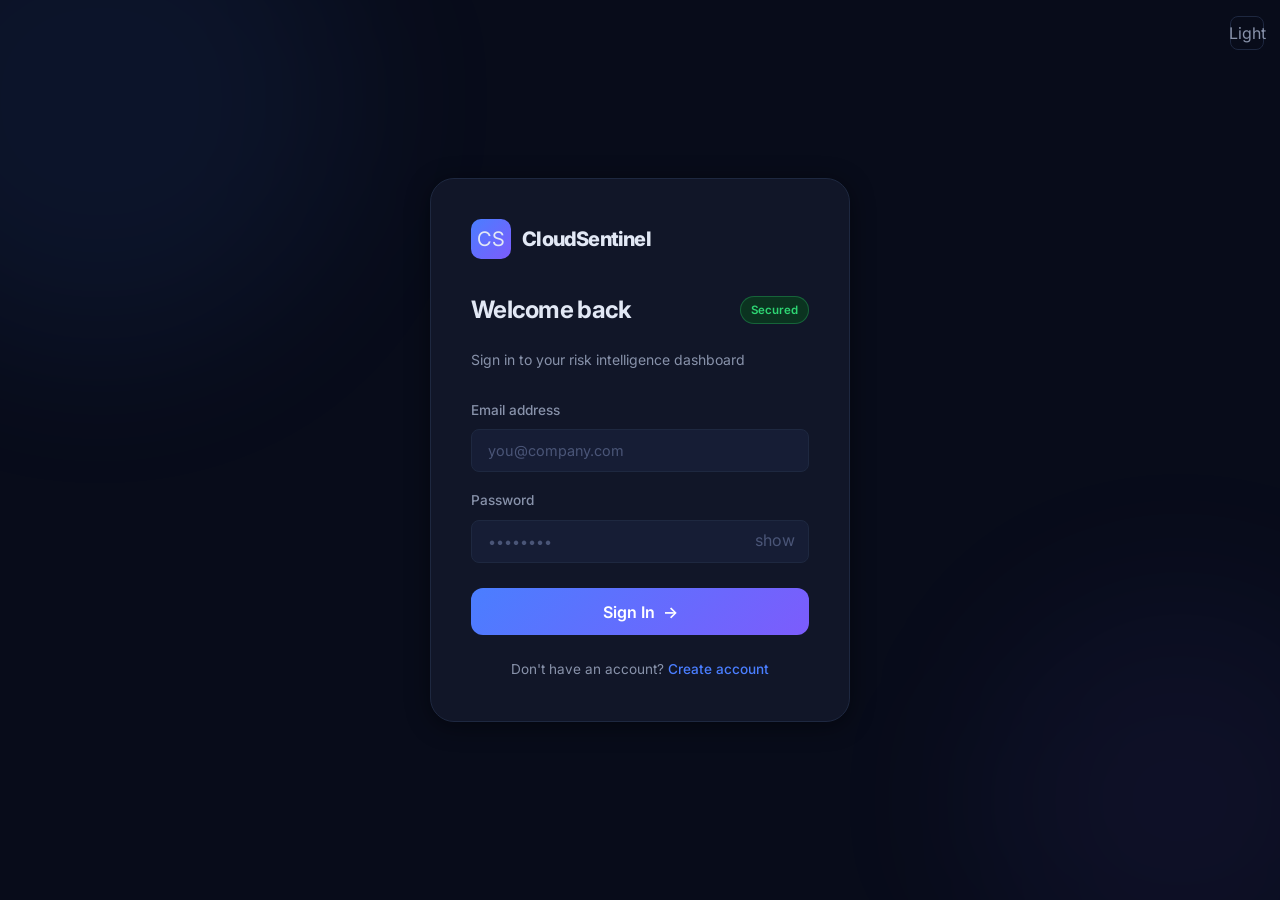
==== modules/frontend/index.html @ 6323a298 "feat(frontend): add index.html login page with Cognito auth flow and rate-limit lockout display" ====
<!DOCTYPE html>
<html lang="en">
<head>
  <meta charset="UTF-8">
  <meta name="viewport" content="width=device-width, initial-scale=1.0">
  <meta name="description" content="Secure sign-in to CloudSentinel AI risk intelligence platform">
  <title>Sign In — CloudSentinel</title>
  <link rel="preconnect" href="https://fonts.googleapis.com">
  <link href="https://fonts.googleapis.com/css2?family=Inter:wght@300;400;500;600;700;800&display=swap" rel="stylesheet">
  <link rel="stylesheet" href="css/styles.css">
  <script src="js/theme.js"></script><!-- runs before body to prevent flash -->
  <script src="js/env.js"></script>
</head>
<body>

<!-- Theme toggle -->
<div style="position:fixed;top:1rem;right:1rem;z-index:100">
  <button class="theme-toggle-btn" onclick="toggleTheme()" id="theme-toggle">Light</button>
</div>

<div class="auth-page">
  <div class="auth-bg-orb auth-bg-orb-1"></div>
  <div class="auth-bg-orb auth-bg-orb-2"></div>

  <div class="auth-card">
    <!-- Brand -->
    <div class="auth-logo">
      <div class="auth-logo-icon">CS</div>
      <span class="auth-logo-name">CloudSentinel</span>
    </div>

    <!-- Heading -->
    <div class="flex items-center justify-between mb-1" style="margin-bottom:1.25rem">
      <h1 class="auth-heading" style="margin-bottom:0">Welcome back</h1>
      <span class="security-pill">Secured</span>
    </div>
    <p class="auth-sub">Sign in to your risk intelligence dashboard</p>

    <!-- Session timeout notice -->
    <div id="timeout-banner" style="display:none" class="info-box warning-box" style="margin-bottom:1rem">
      <span class="info-icon">[!]</span>
      <span>You were signed out due to inactivity. Please sign in again.</span>
    </div>

    <!-- Rate limit lockout banner -->
    <div class="lockout-banner" id="lockout-banner">
      Account locked. Try again in <strong id="lockout-countdown" class="lockout-countdown">--</strong>
    </div>

    <!-- Error -->
    <div class="auth-error" id="auth-error"></div>

    <!-- Form -->
    <form class="auth-form" id="login-form" novalidate autocomplete="on">
      <div class="form-group">
        <label class="form-label" for="email">Email address</label>
        <input class="form-input" id="email" type="email"
          placeholder="you@company.com" autocomplete="email" required>
        <span class="form-error" id="email-err">Please enter a valid email address</span>
      </div>

      <div class="form-group">
        <label class="form-label" for="password">Password</label>
        <div class="input-group">
          <input class="form-input" id="password" type="password"
            placeholder="&bull;&bull;&bull;&bull;&bull;&bull;&bull;&bull;" autocomplete="current-password" required>
          <span class="input-icon" id="toggle-password" title="Show/hide password">show</span>
        </div>
      </div>

      <!-- Attempt counter hint -->
      <div id="attempt-hint" style="display:none;font-size:.78rem;color:var(--medium);margin-top:-.5rem">
        [!] <span id="attempt-count"></span> failed attempt(s). Account locks after 5.
      </div>

      <button type="submit" class="btn btn-gradient btn-lg w-full auth-submit" id="login-btn">
        <span id="btn-text">Sign In</span>
        <span id="btn-icon">&#8594;</span>
      </button>
    </form>

    <p class="auth-footer">
      Don't have an account? <a href="signup.html" class="auth-link">Create account</a>
    </p>
  </div>
</div>

<div id="toast-container"></div>

<script src="js/auth.js"></script>
<script>
  /* ── Redirect if already logged in ── */
  if (getSession()) window.location.href = 'dashboard.html';

  /* ── Show session timeout reason ── */
  if (new URLSearchParams(location.search).get('reason') === 'timeout') {
    document.getElementById('timeout-banner').style.display = 'flex';
  }

  /* ── Password toggle ── */
  document.getElementById('toggle-password').addEventListener('click', function () {
    const pw = document.getElementById('password');
    pw.type = pw.type === 'password' ? 'text' : 'password';
    this.textContent = pw.type === 'password' ? 'show' : 'hide';
  });

  /* ── Email validation ── */
  const emailRe = /^[^\s@]+@[^\s@]+\.[^\s@]{2,}$/;

  /* ── Rate limiting helpers (client-side layer) ── */
  function getRlData(email) {
    try { return JSON.parse(localStorage.getItem(`cs_rl_${btoa(email).slice(0, 12)}`) || '{"fails":0,"lockedUntil":0}'); }
    catch { return { fails: 0, lockedUntil: 0 }; }
  }
  function setRlData(email, data) {
    localStorage.setItem(`cs_rl_${btoa(email).slice(0, 12)}`, JSON.stringify(data));
  }
  function recordFail(email) {
    const d = getRlData(email);
    d.fails++;
    if (d.fails >= 10) d.lockedUntil = Date.now() + 30 * 60 * 1000;
    else if (d.fails >= 5) d.lockedUntil = Date.now() + 5 * 60 * 1000;
    else if (d.fails >= 3) d.lockedUntil = Date.now() + 60 * 1000;
    setRlData(email, d);
    return d;
  }
  function clearFails(email) { localStorage.removeItem(`cs_rl_${btoa(email).slice(0, 12)}`); }

  let lockoutInterval = null;
  function startLockoutCountdown(lockedUntil) {
    const banner = document.getElementById('lockout-banner');
    const timer  = document.getElementById('lockout-countdown');
    const btn    = document.getElementById('login-btn');
    banner.classList.add('show');
    btn.disabled = true;
    clearInterval(lockoutInterval);
    lockoutInterval = setInterval(() => {
      const rem = Math.max(0, Math.ceil((lockedUntil - Date.now()) / 1000));
      const m = Math.floor(rem / 60), s = rem % 60;
      timer.textContent = rem > 60 ? `${m}m ${s}s` : `${s}s`;
      if (rem <= 0) {
        clearInterval(lockoutInterval);
        banner.classList.remove('show');
        btn.disabled = false;
        document.getElementById('attempt-hint').style.display = 'none';
      }
    }, 1000);
  }

  /* ── Submit handler ── */
  document.getElementById('login-form').addEventListener('submit', async function (e) {
    e.preventDefault();

    const email    = document.getElementById('email').value.trim();
    const password = document.getElementById('password').value;
    const errEl    = document.getElementById('auth-error');
    const emailErr = document.getElementById('email-err');
    const btnText  = document.getElementById('btn-text');
    const btnIcon  = document.getElementById('btn-icon');
    const btn      = document.getElementById('login-btn');

    /* Reset errors */
    errEl.classList.remove('show');
    document.getElementById('email').classList.remove('error');
    emailErr.classList.remove('show');

    /* Validate */
    if (!email || !emailRe.test(email)) {
      document.getElementById('email').classList.add('error');
      emailErr.classList.add('show');
      return;
    }
    if (!password) {
      errEl.textContent = 'Please enter your password.';
      errEl.classList.add('show');
      return;
    }

    /* Client-side rate limit */
    const rlData = getRlData(email);
    if (rlData.lockedUntil > Date.now()) {
      startLockoutCountdown(rlData.lockedUntil);
      return;
    }

    /* Submit */
    btn.disabled = true;
    btnText.textContent = 'Signing in...';
    btnIcon.textContent = '[...]';

    try {
      await login(email, password);
      clearFails(email);
      window.location.href = 'dashboard.html';
    } catch (err) {
      const d = recordFail(email);
      btnText.textContent = 'Sign In';
      btnIcon.innerHTML   = '&#8594;';
      btn.disabled = false;

      if (d.lockedUntil > Date.now()) {
        startLockoutCountdown(d.lockedUntil);
        document.getElementById('attempt-hint').style.display = 'none';
      } else {
        if (d.fails >= 2) {
          document.getElementById('attempt-hint').style.display = 'block';
          document.getElementById('attempt-count').textContent = d.fails;
        }
        errEl.textContent = err.message || 'Invalid email or password.';
        errEl.classList.add('show');
      }
    }
  });
</script>
</body>
</html>
---- modules/frontend/css/styles.css ----
/* ============================================================
   CloudSentinel — Design System v2  (Light + Dark)
   ============================================================ */

@import url('https://fonts.googleapis.com/css2?family=Inter:wght@300;400;500;600;700;800&display=swap');

/* ─── Dark Theme (default) ────────────────────────────────── */
:root {
  --bg:           #080c1a;
  --bg-2:         #0d1225;
  --surface:      #111628;
  --surface-2:    #161d35;
  --border:       #1e2840;
  --border-hover: #2d3f6b;

  --blue:         #4a7eff;
  --blue-dim:     #1a3580;
  --purple:       #7c5cfc;
  --purple-dim:   #31196e;
  --teal:         #00d4aa;
  --teal-dim:     #00402e;

  --high:         #ff4757;
  --high-dim:     #4a0f18;
  --medium:       #ffa502;
  --medium-dim:   #3d2200;
  --low:          #2ed573;
  --low-dim:      #0b3320;

  --text:         #e2e8f5;
  --text-2:       #8892aa;
  --text-3:       #4a5577;

  --radius-sm:    8px;
  --radius:       12px;
  --radius-lg:    18px;
  --radius-xl:    24px;

  --shadow:       0 4px 24px rgba(0,0,0,.45);
  --shadow-glow:  0 0 24px rgba(74,126,255,.18);
  --shadow-card:  0 2px 16px rgba(0,0,0,.35);

  --transition:   0.2s cubic-bezier(.4,0,.2,1);
}

/* ─── Light Theme ─────────────────────────────────────────── */
[data-theme="light"] {
  --bg:           #f0f4fc;
  --bg-2:         #e8eef8;
  --surface:      #ffffff;
  --surface-2:    #f5f8ff;
  --border:       #dde4f0;
  --border-hover: #b0c0df;

  --blue-dim:     #dbeafe;
  --purple-dim:   #ede9fe;
  --teal-dim:     #ccfbf1;
  --high-dim:     #fee2e2;
  --medium-dim:   #fef3c7;
  --low-dim:      #dcfce7;

  --text:         #1a2035;
  --text-2:       #4a5577;
  --text-3:       #8892aa;

  --shadow:       0 4px 24px rgba(26,32,53,.10);
  --shadow-glow:  0 0 24px rgba(74,126,255,.14);
  --shadow-card:  0 2px 12px rgba(26,32,53,.07);
}

/* ─── Theme smooth transition ─────────────────────────────── */
html {
  transition: background-color .3s ease, color .3s ease;
}
*, *::before, *::after {
  box-sizing: border-box; margin: 0; padding: 0;
  transition: background-color .25s ease, border-color .25s ease, color .2s ease;
}
/* Exceptions — don't animate transforms and layout */
.module-card, .risk-card, .toast, .modal, #chatbot-panel,
button, a, .btn, .filter-tab { transition: none; }

/* ─── Reset ───────────────────────────────────────────────── */
html { font-size: 16px; -webkit-font-smoothing: antialiased; }
body {
  font-family: 'Inter', system-ui, sans-serif;
  background: var(--bg);
  color: var(--text);
  line-height: 1.6;
  min-height: 100vh;
}
a { color: inherit; text-decoration: none; }
img, svg { display: block; }
button { font-family: inherit; cursor: pointer; border: none; background: none; }
input, textarea, select { font-family: inherit; }
ul { list-style: none; }

/* ─── Scrollbar ───────────────────────────────────────────── */
::-webkit-scrollbar { width: 6px; height: 6px; }
::-webkit-scrollbar-track { background: var(--bg-2); }
::-webkit-scrollbar-thumb { background: var(--border-hover); border-radius: 99px; }

/* ─── Keyframe animations ─────────────────────────────────── */
@keyframes fadeInUp {
  from { opacity: 0; transform: translateY(18px); }
  to   { opacity: 1; transform: translateY(0); }
}
@keyframes fadeIn {
  from { opacity: 0; }
  to   { opacity: 1; }
}
@keyframes scaleIn {
  from { opacity: 0; transform: scale(.94); }
  to   { opacity: 1; transform: scale(1); }
}
@keyframes slideInRight {
  from { transform: translateX(110%); opacity: 0; }
  to   { transform: translateX(0);    opacity: 1; }
}
@keyframes slideInDown {
  from { transform: translateY(-12px); opacity: 0; }
  to   { transform: translateY(0);     opacity: 1; }
}
@keyframes float {
  0%, 100% { transform: translateY(0); }
  50%       { transform: translateY(-6px); }
}
@keyframes pulseRing {
  0%   { transform: scale(1);    opacity: .8; }
  100% { transform: scale(1.8);  opacity: 0; }
}
@keyframes shimmer {
  0%   { background-position: 200% 0; }
  100% { background-position: -200% 0; }
}
@keyframes ripple {
  to { transform: scale(4); opacity: 0; }
}
@keyframes typing {
  0%, 60%, 100% { opacity:.3; transform: scaleY(.9); }
  30%            { opacity:1;  transform: scaleY(1);  }
}
@keyframes notifPulse {
  0%,100% { transform: scale(1); }
  50%     { transform: scale(1.2); }
}
@keyframes countUp {
  from { opacity: 0; transform: translateY(6px); }
  to   { opacity: 1; transform: translateY(0); }
}

/* ─── Page entrance ───────────────────────────────────────── */
.page-content { animation: fadeIn .35s ease; }
.auth-card    { animation: scaleIn .3s cubic-bezier(.34,1.56,.64,1); }

/* ─── Typography ──────────────────────────────────────────── */
.text-xs   { font-size: .75rem; }
.text-sm   { font-size: .875rem; }
.text-md   { font-size: 1rem; }
.text-lg   { font-size: 1.125rem; }
.text-xl   { font-size: 1.375rem; }
.text-2xl  { font-size: 1.75rem; }
.text-3xl  { font-size: 2.25rem; }
.text-muted   { color: var(--text-2); }
.text-dimmer  { color: var(--text-3); }
.font-medium  { font-weight: 500; }
.font-semibold{ font-weight: 600; }
.font-bold    { font-weight: 700; }

/* ─── Layout ──────────────────────────────────────────────── */
.container { max-width: 1280px; margin: 0 auto; padding: 0 1.5rem; }
.flex  { display: flex; }
.flex-col   { display: flex; flex-direction: column; }
.items-center  { align-items: center; }
.justify-between { justify-content: space-between; }
.justify-center  { justify-content: center; }
.gap-1 { gap: .5rem; }  .gap-2 { gap: 1rem; }
.gap-3 { gap: 1.5rem; } .gap-4 { gap: 2rem; }
.grid-2 { display: grid; grid-template-columns: repeat(2,1fr); gap: 1.25rem; }
.grid-3 { display: grid; grid-template-columns: repeat(3,1fr); gap: 1.25rem; }
.grid-auto { display: grid; grid-template-columns: repeat(auto-fill, minmax(300px,1fr)); gap: 1.25rem; }
.w-full { width: 100%; }
.mt-1{margin-top:.5rem}.mt-2{margin-top:1rem}.mt-3{margin-top:1.5rem}.mt-4{margin-top:2rem}
.mb-1{margin-bottom:.5rem}.mb-2{margin-bottom:1rem}.mb-3{margin-bottom:1.5rem}

/* ─── Top Navigation ──────────────────────────────────────── */
.navbar {
  height: 60px;
  background: rgba(13,18,37,.88);
  backdrop-filter: blur(18px);
  -webkit-backdrop-filter: blur(18px);
  border-bottom: 1px solid var(--border);
  position: sticky; top: 0; z-index: 100;
  display: flex; align-items: center; padding: 0 1.5rem; gap: 1rem;
  animation: slideInDown .3s ease;
}
[data-theme="light"] .navbar {
  background: rgba(240,244,252,.92);
}
.navbar-brand {
  display: flex; align-items: center; gap: .625rem;
  font-weight: 700; font-size: 1.05rem; letter-spacing: -.02em;
  color: var(--text); white-space: nowrap;
}
.navbar-brand .logo-icon {
  width: 30px; height: 30px;
  background: linear-gradient(135deg, var(--blue), var(--purple));
  border-radius: 8px;
  display: flex; align-items: center; justify-content: center;
  font-size: 1rem; flex-shrink: 0;
  animation: float 3s ease-in-out infinite;
}
.navbar-divider { width: 1px; height: 24px; background: var(--border); flex-shrink: 0; }
.navbar-breadcrumb {
  font-size: .85rem; color: var(--text-2);
  display: flex; align-items: center; gap: .5rem; flex: 1;
}
.navbar-breadcrumb a { color: var(--text-2); transition: color .2s; }
.navbar-breadcrumb a:hover { color: var(--text); }
.navbar-breadcrumb .sep { color: var(--text-3); }
.navbar-breadcrumb .current { color: var(--text); font-weight: 500; }
.navbar-actions { display: flex; align-items: center; gap: .625rem; margin-left: auto; }

/* Session timer pill */
.session-pill {
  display: flex; align-items: center; gap: .4rem;
  padding: .3rem .75rem; border-radius: 99px;
  border: 1px solid var(--border); font-size: .75rem;
  cursor: pointer; user-select: none;
  transition: border-color .2s, background .2s;
}
.session-pill:hover { border-color: var(--border-hover); background: var(--surface); }
.session-pill.warn  { border-color: rgba(255,165,2,.4);  background: rgba(255,165,2,.08); }
.session-pill.danger{ border-color: rgba(255,71,87,.4);   background: rgba(255,71,87,.1); }
#session-timer { font-family: 'SF Mono','Fira Code',monospace; color: var(--text-2); font-size: .72rem; }

/* Theme toggle button */
.theme-toggle-btn {
  width: 34px; height: 34px; border-radius: var(--radius-sm);
  display: flex; align-items: center; justify-content: center;
  font-size: 1rem; color: var(--text-2); cursor: pointer;
  border: 1px solid var(--border); background: transparent;
  transition: background .2s, border-color .2s, transform .15s;
}
.theme-toggle-btn:hover { background: var(--surface); border-color: var(--border-hover); transform: rotate(20deg); }

/* User menu */
.user-menu {
  display: flex; align-items: center; gap: .625rem;
  padding: .375rem .75rem .375rem .375rem;
  border-radius: 99px; border: 1px solid var(--border);
  cursor: pointer; position: relative;
  transition: background .2s, border-color .2s;
}
.user-menu:hover { background: var(--surface); border-color: var(--border-hover); }
.user-avatar {
  width: 30px; height: 30px; border-radius: 50%;
  background: linear-gradient(135deg, var(--blue), var(--purple));
  display: flex; align-items: center; justify-content: center;
  font-size: .75rem; font-weight: 700; color: #fff; flex-shrink: 0;
}
.user-name { font-size: .85rem; font-weight: 500; color: var(--text); }
.user-dropdown {
  position: absolute; top: calc(100% + 8px); right: 0;
  background: var(--surface-2); border: 1px solid var(--border);
  border-radius: var(--radius); width: 220px; padding: .5rem;
  box-shadow: var(--shadow); display: none; z-index: 200;
  animation: scaleIn .15s ease;
  transform-origin: top right;
}
.user-dropdown.open { display: block; }
.user-dropdown-item {
  display: flex; align-items: center; gap: .625rem;
  padding: .6rem .875rem; border-radius: var(--radius-sm);
  font-size: .875rem; color: var(--text-2);
  transition: background .15s, color .15s; cursor: pointer;
}
.user-dropdown-item:hover { background: var(--surface); color: var(--text); }
.user-dropdown-item.danger:hover { background: var(--high-dim); color: var(--high); }
.user-dropdown-divider { height: 1px; background: var(--border); margin: .375rem 0; }

/* ─── Notification badge ──────────────────────────────────── */
.notif-badge {
  position: absolute; top: -4px; right: -4px;
  width: 10px; height: 10px; border-radius: 50%;
  background: var(--high); border: 2px solid var(--bg);
  animation: notifPulse 1.5s ease infinite;
}
.module-card-top { position: relative; display: flex; align-items: flex-start; justify-content: space-between; }

/* ─── Page Shell ──────────────────────────────────────────── */
.page-content { padding: 2rem 1.5rem; max-width: 1280px; margin: 0 auto; }
.page-header { display: flex; align-items: flex-start; justify-content: space-between; gap: 1rem; margin-bottom: 2rem; flex-wrap: wrap; }
.page-header-left { display: flex; flex-direction: column; gap: .25rem; }
.page-title { font-size: 1.625rem; font-weight: 700; letter-spacing: -.03em; color: var(--text); }
.page-subtitle { font-size: .9rem; color: var(--text-2); }
.page-header-actions { display: flex; align-items: center; gap: .75rem; flex-wrap: wrap; }

/* ─── Cards ───────────────────────────────────────────────── */
.card {
  background: var(--surface);
  border: 1px solid var(--border);
  border-radius: var(--radius-lg);
  padding: 1.5rem;
  box-shadow: var(--shadow-card);
  transition: border-color .2s, box-shadow .2s;
}
.card:hover { border-color: var(--border-hover); }
.card-sm { padding: 1.1rem 1.25rem; }
.card-header { display: flex; align-items: center; justify-content: space-between; margin-bottom: 1.25rem; }
.card-title { font-size: 1rem; font-weight: 600; color: var(--text); }
.card-subtitle { font-size: .8rem; color: var(--text-2); margin-top: .125rem; }
.card-icon {
  width: 40px; height: 40px; border-radius: var(--radius-sm);
  display: flex; align-items: center; justify-content: center; font-size: 1.2rem; flex-shrink: 0;
}
.card-icon.blue   { background: rgba(74,126,255,.12); }
.card-icon.purple { background: rgba(124,92,252,.12); }
.card-icon.teal   { background: rgba(0,212,170,.12); }
.card-icon.amber  { background: rgba(255,165,2,.12); }
.card-icon.red    { background: rgba(255,71,87,.12); }

/* Module cards with stagger entrance */
.module-card {
  background: var(--surface);
  border: 1px solid var(--border);
  border-radius: var(--radius-lg);
  padding: 1.75rem;
  display: flex; flex-direction: column; gap: 1.25rem;
  cursor: pointer; position: relative; overflow: hidden;
  box-shadow: var(--shadow-card);
  animation: fadeInUp .45s ease both;
  transition: border-color .2s, box-shadow .2s, transform .25s cubic-bezier(.34,1.56,.64,1);
}
.module-card::before {
  content:''; position: absolute; inset: 0;
  background: linear-gradient(135deg, transparent 60%, rgba(74,126,255,.04));
  pointer-events: none;
}
.module-card:nth-child(1) { animation-delay: .05s; }
.module-card:nth-child(2) { animation-delay: .10s; }
.module-card:nth-child(3) { animation-delay: .15s; }
.module-card:nth-child(4) { animation-delay: .20s; }
.module-card:nth-child(5) { animation-delay: .25s; }
.module-card:hover {
  border-color: var(--blue);
  box-shadow: 0 0 0 1px var(--blue), var(--shadow-glow);
  transform: translateY(-3px);
}
.module-card:hover .module-card-arrow { color: var(--blue); transform: translateX(4px); }
.module-card-icon {
  width: 52px; height: 52px; border-radius: var(--radius);
  display: flex; align-items: center; justify-content: center; font-size: 1.5rem;
  transition: transform .3s cubic-bezier(.34,1.56,.64,1);
}
.module-card:hover .module-card-icon { transform: scale(1.1); }
.module-card-badge {
  font-size: .7rem; font-weight: 600; padding: .25rem .6rem;
  border-radius: 99px; text-transform: uppercase; letter-spacing: .06em;
}
.badge-connected    { background: var(--low-dim);    color: var(--low); }
.badge-partial      { background: var(--medium-dim); color: var(--medium); }
.badge-disconnected { background: var(--surface-2);  color: var(--text-3); border: 1px solid var(--border); }
.module-card-name { font-size: 1.125rem; font-weight: 700; color: var(--text); }
.module-card-desc { font-size: .875rem; color: var(--text-2); line-height: 1.5; }
.module-card-meta { font-size: .75rem; color: var(--text-3); display: flex; align-items: center; gap: 1rem; }
.module-card-arrow { color: var(--text-3); font-size: 1.1rem; transition: color .2s, transform .25s cubic-bezier(.34,1.56,.64,1); }

/* Risk trend indicator */
.risk-trend { font-size: .7rem; font-weight: 600; display: flex; align-items: center; gap: .2rem; }
.risk-trend.up   { color: var(--high); }
.risk-trend.down { color: var(--low);  }
.risk-trend.same { color: var(--text-3); }

/* ─── Stat cards ──────────────────────────────────────────── */
.stat-card {
  background: var(--surface); border: 1px solid var(--border);
  border-radius: var(--radius-lg); padding: 1.25rem 1.5rem;
  display: flex; flex-direction: column; gap: .35rem;
  box-shadow: var(--shadow-card); animation: fadeInUp .4s ease both;
}
.stat-card:nth-child(1){animation-delay:.05s}.stat-card:nth-child(2){animation-delay:.1s}.stat-card:nth-child(3){animation-delay:.15s}
.stat-value { font-size: 2rem; font-weight: 700; letter-spacing: -.04em; animation: countUp .5s ease; }
.stat-label { font-size: .8rem; color: var(--text-2); font-weight: 500; }
.stat-change { font-size: .75rem; color: var(--text-3); margin-top: .25rem; }
.stat-value.high   { color: var(--high); }
.stat-value.medium { color: var(--medium); }
.stat-value.low    { color: var(--low); }
.stat-value.blue   { color: var(--blue); }

/* ─── Buttons ─────────────────────────────────────────────── */
.btn {
  display: inline-flex; align-items: center; justify-content: center; gap: .5rem;
  padding: .65rem 1.25rem; border-radius: var(--radius-sm);
  font-size: .875rem; font-weight: 600;
  transition: all .2s cubic-bezier(.4,0,.2,1);
  white-space: nowrap; position: relative; overflow: hidden;
}
/* Ripple */
.btn::after {
  content: ''; position: absolute; border-radius: 50%;
  width: 20px; height: 20px; background: rgba(255,255,255,.25);
  transform: scale(0); opacity: 1; pointer-events: none;
}
.btn:active::after { animation: ripple .45s ease; }
.btn:disabled { opacity: .45; pointer-events: none; }

.btn-primary  { background: var(--blue);  color: #fff; }
.btn-primary:hover { background: #3b6fe0; box-shadow: 0 0 20px rgba(74,126,255,.35); transform: translateY(-1px); }

.btn-gradient { background: linear-gradient(135deg, var(--blue), var(--purple)); color: #fff; }
.btn-gradient:hover { opacity: .88; box-shadow: 0 4px 20px rgba(124,92,252,.4); transform: translateY(-1px); }

.btn-outline { background: transparent; border: 1px solid var(--border); color: var(--text-2); }
.btn-outline:hover { border-color: var(--border-hover); color: var(--text); background: var(--surface-2); }

.btn-danger  { background: transparent; border: 1px solid var(--high); color: var(--high); }
.btn-danger:hover  { background: var(--high-dim); }

.btn-ghost   { background: transparent; color: var(--text-2); }
.btn-ghost:hover   { background: var(--surface-2); color: var(--text); }

.btn-sm { padding: .45rem .9rem; font-size: .8rem; }
.btn-lg { padding: .85rem 1.75rem; font-size: 1rem; border-radius: var(--radius); }
.btn-icon { width: 36px; height: 36px; padding: 0; border-radius: var(--radius-sm); font-size: 1rem; }

/* ─── Badges ──────────────────────────────────────────────── */
.badge {
  display: inline-flex; align-items: center; gap: .3rem;
  padding: .25rem .7rem; border-radius: 99px;
  font-size: .72rem; font-weight: 600;
  text-transform: uppercase; letter-spacing: .06em;
}
.badge-high   { background: var(--high-dim);   color: var(--high); }
.badge-medium { background: var(--medium-dim); color: var(--medium); }
.badge-low    { background: var(--low-dim);    color: var(--low); }
.badge-info   { background: rgba(74,126,255,.12); color: var(--blue); }
.badge-dot::before { content:''; width:6px; height:6px; border-radius:50%; background:currentColor; flex-shrink:0; }

/* ─── Forms ───────────────────────────────────────────────── */
.form-group { display: flex; flex-direction: column; gap: .5rem; }
.form-label { font-size: .85rem; font-weight: 500; color: var(--text-2); }
.form-input {
  width: 100%; background: var(--surface-2);
  border: 1px solid var(--border); border-radius: var(--radius-sm);
  padding: .75rem 1rem; color: var(--text); font-size: .9rem; outline: none;
  transition: border-color .2s, box-shadow .2s, background .2s;
}
.form-input::placeholder { color: var(--text-3); }
.form-input:focus { border-color: var(--blue); box-shadow: 0 0 0 3px rgba(74,126,255,.15); background: var(--surface); }
.form-input.error { border-color: var(--high); }
.form-hint  { font-size: .78rem; color: var(--text-3); }
.form-error { font-size: .78rem; color: var(--high); margin-top: .25rem; display: none; }
.form-error.show { display: block; }
.input-group { position: relative; }
.input-group .form-input { padding-right: 2.75rem; }
.input-group .input-icon { position: absolute; right: .875rem; top: 50%; transform: translateY(-50%); color: var(--text-3); cursor: pointer; font-size: 1rem; }
.checkbox-group { display: flex; align-items: flex-start; gap: .75rem; cursor: pointer; }
.checkbox-group input[type="checkbox"] { width: 16px; height: 16px; margin-top: 2px; accent-color: var(--blue); cursor: pointer; flex-shrink: 0; }

/* Password strength meter */
.pw-strength { margin-top: .375rem; }
.pw-strength-bar {
  height: 4px; border-radius: 99px; background: var(--border);
  overflow: hidden; position: relative;
}
.pw-strength-fill { height: 100%; border-radius: 99px; width: 0; transition: width .3s ease, background .3s ease; }
.pw-strength-fill.weak   { width: 25%; background: var(--high); }
.pw-strength-fill.fair   { width: 50%; background: var(--medium); }
.pw-strength-fill.good   { width: 75%; background: var(--teal); }
.pw-strength-fill.strong { width: 100%; background: var(--low); }
.pw-strength-label { font-size: .72rem; margin-top: .25rem; font-weight: 500; }
.pw-strength-label.weak   { color: var(--high); }
.pw-strength-label.fair   { color: var(--medium); }
.pw-strength-label.good   { color: var(--teal); }
.pw-strength-label.strong { color: var(--low); }

/* pw requirement list */
.pw-requirements { list-style: none; display: flex; flex-wrap: wrap; gap: .375rem; margin-top: .375rem; }
.pw-req { font-size: .72rem; color: var(--text-3); display: flex; align-items: center; gap: .3rem; padding: .2rem .5rem; border-radius: 99px; background: var(--surface-2); border: 1px solid var(--border); transition: all .2s; }
.pw-req.met { color: var(--low); background: var(--low-dim); border-color: rgba(46,213,115,.3); }

/* ─── Divider ─────────────────────────────────────────────── */
.divider { display: flex; align-items: center; gap: 1rem; color: var(--text-3); font-size: .8rem; }
.divider::before, .divider::after { content:''; flex:1; height:1px; background: var(--border); }

/* ─── Modal ───────────────────────────────────────────────── */
.modal-overlay {
  position: fixed; inset: 0; background: rgba(0,0,0,.65);
  backdrop-filter: blur(6px); z-index: 500;
  display: flex; align-items: center; justify-content: center; padding: 1rem;
  opacity: 0; pointer-events: none; transition: opacity .25s;
}
.modal-overlay.open { opacity: 1; pointer-events: all; }
.modal {
  background: var(--surface-2); border: 1px solid var(--border-hover);
  border-radius: var(--radius-xl); width: 100%; max-width: 540px;
  padding: 2rem; box-shadow: 0 8px 48px rgba(0,0,0,.5);
  animation: scaleIn .25s cubic-bezier(.34,1.56,.64,1);
}
[data-theme="light"] .modal { box-shadow: 0 8px 48px rgba(26,32,53,.15); }
.modal-header { display: flex; align-items: flex-start; justify-content: space-between; margin-bottom: 1.5rem; gap: 1rem; }
.modal-title { font-size: 1.125rem; font-weight: 700; color: var(--text); }
.modal-subtitle { font-size: .85rem; color: var(--text-2); margin-top: .25rem; }
.modal-close { color: var(--text-3); font-size: 1.2rem; cursor: pointer; padding: .25rem; transition: color .15s; }
.modal-close:hover { color: var(--text); }
.modal-body { display: flex; flex-direction: column; gap: 1.25rem; }
.modal-footer { display: flex; align-items: center; justify-content: flex-end; gap: .75rem; margin-top: 1.75rem; flex-wrap: wrap; }

/* ─── Toast ───────────────────────────────────────────────── */
#toast-container { position: fixed; bottom: 1.5rem; right: 1.5rem; z-index: 1000; display: flex; flex-direction: column; gap: .625rem; }
.toast {
  display: flex; align-items: center; gap: .75rem;
  padding: .875rem 1.25rem;
  background: var(--surface-2); border: 1px solid var(--border-hover);
  border-radius: var(--radius); box-shadow: var(--shadow);
  font-size: .875rem; color: var(--text);
  min-width: 280px; max-width: 380px;
  animation: slideInRight .25s ease;
}
.toast.success{ border-left: 3px solid var(--low); }
.toast.error  { border-left: 3px solid var(--high); }
.toast.warning{ border-left: 3px solid var(--medium); }
.toast.info   { border-left: 3px solid var(--blue); }

/* ─── Scan animation ──────────────────────────────────────── */
.scan-progress-bar { width:100%; height:4px; background:var(--border); border-radius:99px; overflow:hidden; }
.scan-progress-fill { height:100%; background:linear-gradient(90deg, var(--blue), var(--purple)); border-radius:99px; transition:width .4s ease; }
.pulse-ring {
  width: 64px; height: 64px; border-radius: 50%;
  background: rgba(74,126,255,.12);
  display: flex; align-items: center; justify-content: center;
  position: relative; margin: 0 auto;
}
.pulse-ring::before, .pulse-ring::after {
  content:''; position: absolute; inset: 0; border-radius: 50%;
  border: 2px solid var(--blue); animation: pulseRing 2s ease-out infinite;
}
.pulse-ring::after { animation-delay: 1s; }

/* ─── Risk cards ──────────────────────────────────────────── */
.risk-card {
  background: var(--surface); border: 1px solid var(--border);
  border-radius: var(--radius); padding: 1.25rem;
  display: flex; flex-direction: column; gap: .875rem;
  box-shadow: var(--shadow-card);
  animation: fadeInUp .35s ease both;
  transition: border-color .2s, box-shadow .2s, transform .2s;
}
.risk-card:hover { border-color: var(--border-hover); transform: translateX(2px); }
.risk-card.priority-high  { border-left: 3px solid var(--high); }
.risk-card.priority-medium{ border-left: 3px solid var(--medium); }
.risk-card.priority-low   { border-left: 3px solid var(--low); }
.risk-card-header { display: flex; align-items: flex-start; justify-content: space-between; gap: .75rem; }
.risk-card-title  { font-size: .95rem; font-weight: 600; color: var(--text); line-height: 1.4; }
.risk-card-resource{ font-size: .8rem; color: var(--text-2); margin-top: .2rem; }
.risk-card-reason { font-size: .85rem; color: var(--text-2); line-height: 1.5; }
.risk-card-footer { display: flex; align-items: center; gap: .75rem; flex-wrap: wrap; }
.risk-expand-btn { font-size: .78rem; color: var(--blue); cursor: pointer; padding: 0; background: none; border: none; display: flex; align-items: center; gap: .3rem; transition: opacity .15s; }
.risk-expand-btn:hover { opacity: .75; }
.risk-details { display: none; flex-direction: column; gap: .75rem; padding-top: .75rem; border-top: 1px solid var(--border); }
.risk-details.open { display: flex; animation: fadeInUp .25s ease; }
.risk-details-label { font-size: .75rem; font-weight: 600; color: var(--text-3); text-transform: uppercase; letter-spacing: .07em; margin-bottom: .375rem; }
.remediation-steps { display: flex; flex-direction: column; gap: .375rem; }
.remediation-step { display: flex; align-items: flex-start; gap: .625rem; font-size: .85rem; color: var(--text-2); }
.remediation-step .step-num { width: 20px; height: 20px; border-radius: 50%; background: var(--blue-dim); color: var(--blue); font-size: .7rem; font-weight: 700; display: flex; align-items: center; justify-content: center; flex-shrink: 0; margin-top: .1rem; }
.ai-explanation-box { background: rgba(74,126,255,.07); border: 1px solid rgba(74,126,255,.2); border-radius: var(--radius-sm); padding: .875rem 1rem; font-size: .85rem; color: var(--text-2); line-height: 1.55; display: flex; gap: .625rem; }
.ai-explanation-box .ai-icon { color: var(--blue); flex-shrink: 0; font-size: 1rem; margin-top: .1rem; }

/* ─── Provider cards ──────────────────────────────────────── */
.provider-card {
  background: var(--surface); border: 1px solid var(--border);
  border-radius: var(--radius-lg); padding: 2rem;
  display: flex; flex-direction: column; align-items: center;
  text-align: center; gap: 1.25rem; cursor: pointer;
  box-shadow: var(--shadow-card);
  transition: border-color .25s, box-shadow .25s, transform .25s;
}
.provider-card:hover { border-color: var(--border-hover); transform: translateY(-3px); box-shadow: var(--shadow); }
.provider-card.aws-card:hover  { border-color: #ff9900; box-shadow: 0 6px 28px rgba(255,153,0,.14); }
.provider-card.gcp-card:hover  { border-color: #4285f4; box-shadow: 0 6px 28px rgba(66,133,244,.14); }
.provider-card.connected { border-color: var(--low); }
.provider-logo { width: 56px; height: 56px; border-radius: var(--radius); background: var(--surface-2); display: flex; align-items: center; justify-content: center; font-size: 2rem; transition: transform .3s cubic-bezier(.34,1.56,.64,1); }
.provider-card:hover .provider-logo { transform: scale(1.1); }
.provider-name { font-size: 1.1rem; font-weight: 700; color: var(--text); }
.provider-desc { font-size: .85rem; color: var(--text-2); line-height: 1.5; }
.provider-status { font-size: .8rem; display: flex; align-items: center; gap: .4rem; }

/* ─── Wizard steps ────────────────────────────────────────── */
.wizard-steps { display: flex; gap: 0; margin-bottom: 2rem; }
.wizard-step { flex: 1; display: flex; flex-direction: column; align-items: center; gap: .5rem; position: relative; }
.wizard-step::before { content:''; position: absolute; top: 14px; left: 50%; width: 100%; height: 2px; background: var(--border); }
.wizard-step:last-child::before { display: none; }
.wizard-step.done::before, .wizard-step.active::before { background: var(--blue); }
.wizard-step-num { width: 28px; height: 28px; border-radius: 50%; background: var(--surface-2); border: 2px solid var(--border); display: flex; align-items: center; justify-content: center; font-size: .75rem; font-weight: 700; z-index: 1; transition: all .25s; }
.wizard-step.done  .wizard-step-num { background: var(--low);  border-color: var(--low);  color: #fff; }
.wizard-step.active .wizard-step-num { background: var(--blue); border-color: var(--blue); color: #fff; }
.wizard-step-label { font-size: .72rem; color: var(--text-3); font-weight: 500; text-align: center; }
.wizard-step.active .wizard-step-label { color: var(--blue); }
.wizard-step.done  .wizard-step-label { color: var(--low);  }

/* ─── Chatbot ─────────────────────────────────────────────── */
#chatbot-fab {
  position: fixed; bottom: 1.75rem; right: 1.75rem;
  width: 52px; height: 52px; border-radius: 50%;
  background: linear-gradient(135deg, var(--blue), var(--purple));
  border: none; cursor: pointer;
  display: flex; align-items: center; justify-content: center;
  font-size: 1.35rem; color: #fff;
  box-shadow: 0 4px 20px rgba(74,126,255,.4); z-index: 300;
  transition: transform .2s cubic-bezier(.34,1.56,.64,1), box-shadow .2s;
}
#chatbot-fab:hover { transform: scale(1.1); box-shadow: 0 6px 28px rgba(74,126,255,.5); }
#chatbot-panel {
  position: fixed; bottom: 1.75rem; right: 1.75rem;
  width: 360px; height: 520px;
  background: var(--surface-2); border: 1px solid var(--border-hover);
  border-radius: var(--radius-xl); box-shadow: 0 8px 40px rgba(0,0,0,.45); z-index: 300;
  display: flex; flex-direction: column; overflow: hidden;
  transform: translateY(20px) scale(.95); opacity: 0; pointer-events: none;
  transition: all .25s cubic-bezier(.4,0,.2,1);
}
[data-theme="light"] #chatbot-panel { box-shadow: 0 8px 40px rgba(26,32,53,.18); }
#chatbot-panel.open { transform: translateY(0) scale(1); opacity: 1; pointer-events: all; }
.chatbot-header { padding: 1rem 1.25rem; border-bottom: 1px solid var(--border); display: flex; align-items: center; gap: .75rem; background: var(--surface); }
.chatbot-header-icon { width: 34px; height: 34px; border-radius: 50%; background: linear-gradient(135deg, var(--blue), var(--purple)); display: flex; align-items: center; justify-content: center; font-size: .9rem; flex-shrink: 0; }
.chatbot-header-title { font-size: .95rem; font-weight: 600; color: var(--text); }
.chatbot-header-sub { font-size: .72rem; color: var(--text-2); }
.chatbot-close { margin-left: auto; color: var(--text-3); cursor: pointer; font-size: 1.1rem; transition: color .15s; }
.chatbot-close:hover { color: var(--text); }
.chatbot-messages { flex: 1; overflow-y: auto; padding: 1rem; display: flex; flex-direction: column; gap: .875rem; }
.chat-msg { display: flex; gap: .625rem; align-items: flex-end; max-width: 88%; }
.chat-msg.user { flex-direction: row-reverse; margin-left: auto; }
.chat-bubble { padding: .7rem 1rem; border-radius: var(--radius); font-size: .85rem; line-height: 1.5; color: var(--text); max-width: 100%; word-break: break-word; }
.chat-msg.bot  .chat-bubble { background: var(--surface); border: 1px solid var(--border); border-bottom-left-radius: 4px; animation: fadeInUp .2s ease; }
.chat-msg.user .chat-bubble { background: var(--blue); color: #fff; border-bottom-right-radius: 4px; animation: fadeInUp .2s ease; }
.chat-avatar { width: 26px; height: 26px; border-radius: 50%; background: linear-gradient(135deg,var(--blue),var(--purple)); display: flex; align-items: center; justify-content: center; font-size: .65rem; font-weight: 700; color: #fff; flex-shrink: 0; }
.chat-typing { display: flex; gap: .3rem; align-items: center; padding: .7rem 1rem; background: var(--surface); border: 1px solid var(--border); border-radius: var(--radius); border-bottom-left-radius: 4px; }
.chat-typing span { width: 6px; height: 6px; border-radius: 50%; background: var(--text-3); animation: typing .8s ease infinite; }
.chat-typing span:nth-child(2) { animation-delay: .15s; }
.chat-typing span:nth-child(3) { animation-delay: .3s; }
.chatbot-input-area { padding: .875rem 1rem; border-top: 1px solid var(--border); display: flex; gap: .625rem; }
.chatbot-input { flex: 1; background: var(--surface); border: 1px solid var(--border); border-radius: var(--radius-sm); padding: .6rem .875rem; color: var(--text); font-size: .85rem; outline: none; transition: border-color .2s; }
.chatbot-input::placeholder { color: var(--text-3); }
.chatbot-input:focus { border-color: var(--blue); }
.chatbot-send { width: 36px; height: 36px; background: var(--blue); border: none; border-radius: var(--radius-sm); color: #fff; cursor: pointer; display: flex; align-items: center; justify-content: center; font-size: .9rem; transition: background .2s, transform .15s; flex-shrink: 0; }
.chatbot-send:hover { background: #3b6fe0; transform: scale(1.08); }

/* ─── Filter tabs ─────────────────────────────────────────── */
.filter-tabs { display: flex; gap: .375rem; background: var(--surface); border: 1px solid var(--border); border-radius: var(--radius-sm); padding: .25rem; }
.filter-tab { padding: .45rem .9rem; border-radius: 6px; font-size: .8rem; font-weight: 500; color: var(--text-2); cursor: pointer; transition: all .15s; border: none; background: none; }
.filter-tab.active { background: var(--surface-2); color: var(--text); box-shadow: inset 0 1px 0 rgba(255,255,255,.06); }
.filter-tab:hover:not(.active) { color: var(--text); }

/* ─── History / Activity timeline ─────────────────────────── */
.activity-feed { display: flex; flex-direction: column; gap: 0; }
.activity-item {
  display: flex; gap: 1rem; align-items: flex-start;
  padding: .875rem 0; border-bottom: 1px solid var(--border);
  animation: fadeInUp .3s ease both;
}
.activity-item:last-child { border-bottom: none; }
.activity-dot {
  width: 32px; height: 32px; border-radius: 50%; flex-shrink: 0;
  display: flex; align-items: center; justify-content: center;
  font-size: .85rem; margin-top: .1rem;
}
.activity-dot.high   { background: var(--high-dim);   color: var(--high); }
.activity-dot.medium { background: var(--medium-dim); color: var(--medium); }
.activity-dot.low    { background: var(--low-dim);    color: var(--low); }
.activity-dot.scan   { background: rgba(74,126,255,.12); color: var(--blue); }
.activity-content { flex: 1; }
.activity-title { font-size: .875rem; font-weight: 500; color: var(--text); }
.activity-meta  { font-size: .75rem; color: var(--text-3); margin-top: .2rem; }

/* history timeline */
.history-item {
  background: var(--surface); border: 1px solid var(--border);
  border-radius: var(--radius); padding: 1rem 1.25rem;
  display: flex; align-items: center; gap: 1rem;
  animation: fadeInUp .3s ease both;
  transition: border-color .2s;
}
.history-item:hover { border-color: var(--border-hover); }

/* ─── Lockout banner ──────────────────────────────────────── */
.lockout-banner {
  background: var(--high-dim); border: 1px solid rgba(255,71,87,.3);
  border-radius: var(--radius-sm); padding: .75rem 1rem;
  font-size: .85rem; color: var(--high);
  display: flex; align-items: center; gap: .75rem; display: none;
}
.lockout-banner.show { display: flex; }
.lockout-countdown { font-family: 'SF Mono','Fira Code',monospace; font-weight: 700; }

/* ─── Info boxes ──────────────────────────────────────────── */
.info-box { background: rgba(74,126,255,.07); border: 1px solid rgba(74,126,255,.2); border-radius: var(--radius-sm); padding: .875rem 1rem; display: flex; gap: .75rem; align-items: flex-start; font-size: .85rem; color: var(--text-2); line-height: 1.55; }
.info-box .info-icon { color: var(--blue); font-size: 1rem; margin-top: .1rem; flex-shrink: 0; }
.info-box.warning-box { background: rgba(255,165,2,.07); border-color: rgba(255,165,2,.2); }
.info-box.warning-box .info-icon { color: var(--medium); }
.info-box.danger-box  { background: var(--high-dim); border-color: rgba(255,71,87,.3); }
.info-box.danger-box .info-icon  { color: var(--high); }
.info-box.success-box { background: var(--low-dim); border-color: rgba(46,213,115,.3); }
.info-box.success-box .info-icon { color: var(--low); }

/* ─── Disconnect panel ────────────────────────────────────── */
.disconnect-panel { background: var(--high-dim); border: 1px solid rgba(255,71,87,.25); border-radius: var(--radius); padding: 1.25rem 1.5rem; display: flex; align-items: center; justify-content: space-between; gap: 1rem; flex-wrap: wrap; }
.disconnect-panel-title { font-size: .95rem; font-weight: 600; color: var(--high); margin-bottom: .2rem; }
.disconnect-panel-text { font-size: .875rem; color: var(--text-2); }

/* ─── Code block ──────────────────────────────────────────── */
.code-block { background: #07090f; border: 1px solid var(--border); border-radius: var(--radius-sm); padding: .875rem 1rem; font-family: 'SF Mono','Fira Code',monospace; font-size: .8rem; color: #a0cfff; overflow-x: auto; white-space: pre-wrap; word-break: break-all; line-height: 1.6; }
[data-theme="light"] .code-block { background: #1e2235; }
.copy-btn { font-size: .75rem; padding: .3rem .7rem; color: var(--text-3); border: 1px solid var(--border); border-radius: 6px; cursor: pointer; transition: all .15s; background: var(--surface-2); }
.copy-btn:hover { color: var(--text); border-color: var(--border-hover); }

/* ─── Security indicator ──────────────────────────────────── */
.security-pill {
  display: inline-flex; align-items: center; gap: .4rem;
  font-size: .72rem; font-weight: 600; padding: .25rem .625rem;
  border-radius: 99px; border: 1px solid rgba(46,213,115,.3);
  color: var(--low); background: var(--low-dim);
}
.security-pill.unsafe { border-color: rgba(255,71,87,.3); color: var(--high); background: var(--high-dim); }

/* ─── Auth pages ──────────────────────────────────────────── */
.auth-page {
  min-height: 100vh; display: flex; align-items: center; justify-content: center;
  padding: 2rem 1rem; background: var(--bg); position: relative; overflow: hidden;
}
.auth-bg-orb { position: absolute; border-radius: 50%; filter: blur(80px); pointer-events: none; }
.auth-bg-orb-1 { width: 500px; height: 500px; background: rgba(74,126,255,.07); top: -150px; left: -150px; }
.auth-bg-orb-2 { width: 400px; height: 400px; background: rgba(124,92,252,.06); bottom: -100px; right: -100px; }
.auth-card { background: var(--surface); border: 1px solid var(--border); border-radius: var(--radius-xl); padding: 2.5rem; width: 100%; max-width: 420px; position: relative; z-index: 1; box-shadow: var(--shadow); }
.auth-logo { display: flex; align-items: center; gap: .7rem; margin-bottom: 2rem; }
.auth-logo-icon { width: 40px; height: 40px; border-radius: 10px; background: linear-gradient(135deg, var(--blue), var(--purple)); display: flex; align-items: center; justify-content: center; font-size: 1.25rem; animation: float 3s ease-in-out infinite; }
.auth-logo-name { font-size: 1.25rem; font-weight: 800; letter-spacing: -.04em; }
.auth-heading { font-size: 1.5rem; font-weight: 700; letter-spacing: -.03em; margin-bottom: .375rem; }
.auth-sub { font-size: .875rem; color: var(--text-2); margin-bottom: 1.75rem; }
.auth-form { display: flex; flex-direction: column; gap: 1.1rem; }
.auth-submit { margin-top: .5rem; }
.auth-footer { text-align: center; font-size: .85rem; color: var(--text-2); margin-top: 1.5rem; }
.auth-link { color: var(--blue); font-weight: 500; }
.auth-link:hover { text-decoration: underline; }
.auth-error { background: var(--high-dim); border: 1px solid rgba(255,71,87,.3); border-radius: var(--radius-sm); padding: .75rem 1rem; font-size: .85rem; color: var(--high); display: none; }
.auth-error.show { display: block; animation: fadeInUp .25s ease; }

/* ─── Dashboard welcome ───────────────────────────────────── */
.dashboard-welcome { padding: 1.75rem 2rem; background: var(--surface); border: 1px solid var(--border); border-radius: var(--radius-xl); display: flex; align-items: center; justify-content: space-between; gap: 1.5rem; margin-bottom: 2rem; flex-wrap: wrap; box-shadow: var(--shadow-card); animation: fadeInUp .35s ease; }
.dashboard-welcome-left { display: flex; align-items: center; gap: 1.25rem; }
.welcome-avatar { width: 56px; height: 56px; border-radius: 50%; background: linear-gradient(135deg, var(--blue), var(--purple)); display: flex; align-items: center; justify-content: center; font-size: 1.375rem; font-weight: 700; color: #fff; flex-shrink: 0; border: 3px solid rgba(74,126,255,.3); }
.welcome-greeting { font-size: 1.375rem; font-weight: 700; letter-spacing: -.03em; }
.welcome-detail { font-size: .875rem; color: var(--text-2); margin-top: .2rem; }
.welcome-stats { display: flex; gap: 1.5rem; }
.welcome-stat { text-align: center; }
.welcome-stat-value { font-size: 1.25rem; font-weight: 700; letter-spacing: -.04em; animation: countUp .5s ease; }
.welcome-stat-label { font-size: .72rem; color: var(--text-3); margin-top: .1rem; }
.modules-grid { display: grid; grid-template-columns: repeat(auto-fill, minmax(280px,1fr)); gap: 1.25rem; }

/* ─── Skeleton loading ────────────────────────────────────── */
.skeleton { background: linear-gradient(90deg, var(--surface) 25%, var(--surface-2) 50%, var(--surface) 75%); background-size: 200% 100%; animation: shimmer 1.4s infinite; border-radius: var(--radius-sm); }
.empty-state { text-align: center; padding: 3rem 1.5rem; display: flex; flex-direction: column; align-items: center; gap: 1rem; }
.empty-state-icon { font-size: 2.5rem; opacity: .4; }
.empty-state-title { font-size: 1rem; font-weight: 600; color: var(--text); }
.empty-state-desc { font-size: .875rem; color: var(--text-2); max-width: 340px; }

/* ─── Responsive ──────────────────────────────────────────── */
@media (max-width: 768px) {
  .grid-2, .grid-3 { grid-template-columns: 1fr; }
  .page-header { flex-direction: column; }
  .page-header-actions { width: 100%; }
  .dashboard-welcome { flex-direction: column; }
  .welcome-stats { gap: 1rem; }
  #chatbot-panel { width: calc(100vw - 2rem); right: 1rem; }
  .modal { padding: 1.5rem; }
  .auth-card { padding: 1.75rem; }
  .session-pill .session-label { display: none; }
}
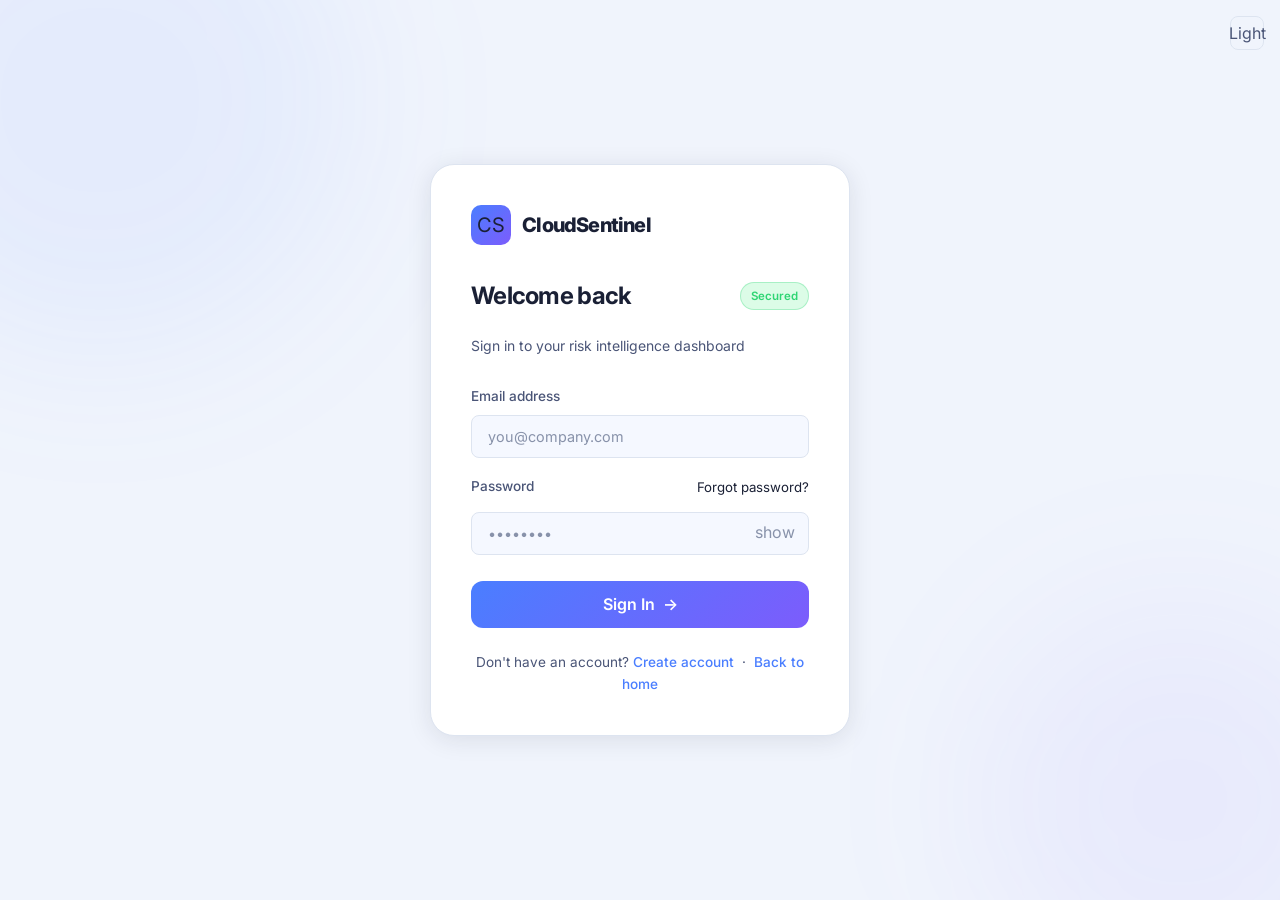
==== commit 39dcedeb: "feat: landing page, forgot password, dashboard chatbot, ToS/Privacy pages, session timer fix" ====
--- a/modules/frontend/index.html
+++ b/modules/frontend/index.html
@@ -8,12 +8,11 @@
   <link rel="preconnect" href="https://fonts.googleapis.com">
   <link href="https://fonts.googleapis.com/css2?family=Inter:wght@300;400;500;600;700;800&display=swap" rel="stylesheet">
   <link rel="stylesheet" href="css/styles.css">
-  <script src="js/theme.js"></script><!-- runs before body to prevent flash -->
+  <script src="js/theme.js"></script>
   <script src="js/env.js"></script>
 </head>
 <body>
 
-<!-- Theme toggle -->
 <div style="position:fixed;top:1rem;right:1rem;z-index:100">
   <button class="theme-toggle-btn" onclick="toggleTheme()" id="theme-toggle">Light</button>
 </div>
@@ -31,10 +30,10 @@
 
     <!-- Heading -->
     <div class="flex items-center justify-between mb-1" style="margin-bottom:1.25rem">
-      <h1 class="auth-heading" style="margin-bottom:0">Welcome back</h1>
+      <h1 class="auth-heading" style="margin-bottom:0" id="card-heading">Welcome back</h1>
       <span class="security-pill">Secured</span>
     </div>
-    <p class="auth-sub">Sign in to your risk intelligence dashboard</p>
+    <p class="auth-sub" id="card-sub">Sign in to your risk intelligence dashboard</p>
 
     <!-- Session timeout notice -->
     <div id="timeout-banner" style="display:none" class="info-box warning-box" style="margin-bottom:1rem">
@@ -50,38 +49,110 @@
     <!-- Error -->
     <div class="auth-error" id="auth-error"></div>
 
-    <!-- Form -->
-    <form class="auth-form" id="login-form" novalidate autocomplete="on">
-      <div class="form-group">
-        <label class="form-label" for="email">Email address</label>
-        <input class="form-input" id="email" type="email"
-          placeholder="you@company.com" autocomplete="email" required>
-        <span class="form-error" id="email-err">Please enter a valid email address</span>
+    <!-- ── Step 1: Sign In Form ── -->
+    <div id="signin-step">
+      <form class="auth-form" id="login-form" novalidate autocomplete="on">
+        <div class="form-group">
+          <label class="form-label" for="email">Email address</label>
+          <input class="form-input" id="email" type="email"
+            placeholder="you@company.com" autocomplete="email" required>
+          <span class="form-error" id="email-err">Please enter a valid email address</span>
+        </div>
+
+        <div class="form-group">
+          <div class="flex items-center justify-between" style="margin-bottom:.4rem">
+            <label class="form-label" for="password" style="margin-bottom:0">Password</label>
+            <button type="button" id="forgot-link"
+              style="background:none;border:none;cursor:pointer;font-size:.83rem;padding:0;color:var(--accent)">
+              Forgot password?
+            </button>
+          </div>
+          <div class="input-group">
+            <input class="form-input" id="password" type="password"
+              placeholder="&#x2022;&#x2022;&#x2022;&#x2022;&#x2022;&#x2022;&#x2022;&#x2022;" autocomplete="current-password" required>
+            <span class="input-icon" id="toggle-password" title="Show/hide password">show</span>
+          </div>
+        </div>
+
+        <!-- Attempt counter hint -->
+        <div id="attempt-hint" style="display:none;font-size:.78rem;color:var(--medium);margin-top:-.5rem">
+          [!] <span id="attempt-count"></span> failed attempt(s). Account locks after 5.
+        </div>
+
+        <button type="submit" class="btn btn-gradient btn-lg w-full auth-submit" id="login-btn">
+          <span id="btn-text">Sign In</span>
+          <span id="btn-icon">&#8594;</span>
+        </button>
+      </form>
+
+      <p class="auth-footer">
+        Don't have an account? <a href="signup.html" class="auth-link">Create account</a>
+        &nbsp;·&nbsp; <a href="landing.html" class="auth-link">Back to home</a>
+      </p>
+    </div>
+
+    <!-- ── Step 2: Forgot Password — enter email ── -->
+    <div id="forgot-step" style="display:none">
+      <div style="text-align:center;margin-bottom:1.5rem">
+        <div style="font-size:2.5rem;margin-bottom:.5rem">&#128273;</div>
+        <h2 class="auth-heading" style="margin-bottom:.5rem">Reset password</h2>
+        <p class="auth-sub">Enter your account email — we'll send a verification code</p>
       </div>
-
-      <div class="form-group">
-        <label class="form-label" for="password">Password</label>
-        <div class="input-group">
-          <input class="form-input" id="password" type="password"
-            placeholder="&bull;&bull;&bull;&bull;&bull;&bull;&bull;&bull;" autocomplete="current-password" required>
-          <span class="input-icon" id="toggle-password" title="Show/hide password">show</span>
-        </div>
+      <div class="auth-error" id="forgot-error"></div>
+      <form class="auth-form" id="forgot-form" novalidate>
+        <div class="form-group">
+          <label class="form-label" for="forgot-email">Email address</label>
+          <input class="form-input" id="forgot-email" type="email" placeholder="you@company.com" required>
+          <span class="form-error" id="forgot-email-err">Please enter a valid email address</span>
+        </div>
+        <button type="submit" class="btn btn-gradient btn-lg w-full auth-submit" id="forgot-btn">
+          <span id="forgot-btn-text">Send Reset Code</span>
+          <span>&#8594;</span>
+        </button>
+      </form>
+      <p class="auth-footer">
+        <a href="#" class="auth-link" id="back-to-signin">&#8592; Back to Sign In</a>
+      </p>
+    </div>
+
+    <!-- ── Step 3: Enter code + new password ── -->
+    <div id="reset-step" style="display:none">
+      <div style="text-align:center;margin-bottom:1.5rem">
+        <div style="font-size:2.5rem;margin-bottom:.5rem">&#9993;</div>
+        <h2 class="auth-heading" style="margin-bottom:.5rem">Check your email</h2>
+        <p class="auth-sub">Enter the 6-digit code sent to <strong id="reset-email-display"></strong></p>
       </div>
-
-      <!-- Attempt counter hint -->
-      <div id="attempt-hint" style="display:none;font-size:.78rem;color:var(--medium);margin-top:-.5rem">
-        [!] <span id="attempt-count"></span> failed attempt(s). Account locks after 5.
-      </div>
-
-      <button type="submit" class="btn btn-gradient btn-lg w-full auth-submit" id="login-btn">
-        <span id="btn-text">Sign In</span>
-        <span id="btn-icon">&#8594;</span>
-      </button>
-    </form>
-
-    <p class="auth-footer">
-      Don't have an account? <a href="signup.html" class="auth-link">Create account</a>
-    </p>
+      <div class="auth-error" id="reset-error"></div>
+      <form class="auth-form" id="reset-form" novalidate>
+        <div class="form-group">
+          <label class="form-label" for="reset-code">Verification code</label>
+          <input class="form-input" id="reset-code" type="text" inputmode="numeric" maxlength="6"
+            placeholder="123456" autocomplete="one-time-code"
+            style="font-size:1.4rem;letter-spacing:.5rem;text-align:center" required>
+          <span class="form-error" id="reset-code-err">Please enter the 6-digit code</span>
+        </div>
+        <div class="form-group">
+          <label class="form-label" for="new-password">New password</label>
+          <div class="input-group">
+            <input class="form-input" id="new-password" type="password" placeholder="Min. 12 characters" required>
+            <span class="input-icon" id="toggle-new-pw">show</span>
+          </div>
+        </div>
+        <div class="form-group">
+          <label class="form-label" for="confirm-new-password">Confirm new password</label>
+          <input class="form-input" id="confirm-new-password" type="password" placeholder="Repeat new password" required>
+          <span class="form-error" id="confirm-new-err">Passwords do not match</span>
+        </div>
+        <button type="submit" class="btn btn-gradient btn-lg w-full auth-submit" id="reset-btn">
+          <span id="reset-btn-text">Set New Password</span>
+          <span>&#8594;</span>
+        </button>
+      </form>
+      <p class="auth-footer">
+        <a href="#" class="auth-link" id="back-to-forgot">&#8592; Try a different email</a>
+      </p>
+    </div>
+
   </div>
 </div>
 
@@ -97,12 +168,31 @@
     document.getElementById('timeout-banner').style.display = 'flex';
   }
 
-  /* ── Password toggle ── */
+  /* ── Utility: show/hide steps ── */
+  function showStep(id) {
+    ['signin-step','forgot-step','reset-step'].forEach(s =>
+      document.getElementById(s).style.display = s === id ? 'block' : 'none'
+    );
+  }
+
+  /* ── Password toggle (sign in) ── */
   document.getElementById('toggle-password').addEventListener('click', function () {
     const pw = document.getElementById('password');
     pw.type = pw.type === 'password' ? 'text' : 'password';
     this.textContent = pw.type === 'password' ? 'show' : 'hide';
   });
+
+  /* ── Password toggle (reset) ── */
+  document.getElementById('toggle-new-pw').addEventListener('click', function () {
+    const pw = document.getElementById('new-password');
+    pw.type = pw.type === 'password' ? 'text' : 'password';
+    this.textContent = pw.type === 'password' ? 'show' : 'hide';
+  });
+
+  /* ── Navigation ── */
+  document.getElementById('forgot-link').addEventListener('click', () => showStep('forgot-step'));
+  document.getElementById('back-to-signin').addEventListener('click', e => { e.preventDefault(); showStep('signin-step'); });
+  document.getElementById('back-to-forgot').addEventListener('click', e => { e.preventDefault(); showStep('forgot-step'); });
 
   /* ── Email validation ── */
   const emailRe = /^[^\s@]+@[^\s@]+\.[^\s@]{2,}$/;
@@ -147,10 +237,9 @@
     }, 1000);
   }
 
-  /* ── Submit handler ── */
+  /* ── Sign In submit ── */
   document.getElementById('login-form').addEventListener('submit', async function (e) {
     e.preventDefault();
-
     const email    = document.getElementById('email').value.trim();
     const password = document.getElementById('password').value;
     const errEl    = document.getElementById('auth-error');
@@ -159,12 +248,10 @@
     const btnIcon  = document.getElementById('btn-icon');
     const btn      = document.getElementById('login-btn');
 
-    /* Reset errors */
     errEl.classList.remove('show');
     document.getElementById('email').classList.remove('error');
     emailErr.classList.remove('show');
 
-    /* Validate */
     if (!email || !emailRe.test(email)) {
       document.getElementById('email').classList.add('error');
       emailErr.classList.add('show');
@@ -176,14 +263,9 @@
       return;
     }
 
-    /* Client-side rate limit */
     const rlData = getRlData(email);
-    if (rlData.lockedUntil > Date.now()) {
-      startLockoutCountdown(rlData.lockedUntil);
-      return;
-    }
-
-    /* Submit */
+    if (rlData.lockedUntil > Date.now()) { startLockoutCountdown(rlData.lockedUntil); return; }
+
     btn.disabled = true;
     btnText.textContent = 'Signing in...';
     btnIcon.textContent = '[...]';
@@ -197,7 +279,6 @@
       btnText.textContent = 'Sign In';
       btnIcon.innerHTML   = '&#8594;';
       btn.disabled = false;
-
       if (d.lockedUntil > Date.now()) {
         startLockoutCountdown(d.lockedUntil);
         document.getElementById('attempt-hint').style.display = 'none';
@@ -211,6 +292,92 @@
       }
     }
   });
+
+  /* ── Forgot Password submit ── */
+  let _resetEmail = '';
+  document.getElementById('forgot-form').addEventListener('submit', async function (e) {
+    e.preventDefault();
+    const email  = document.getElementById('forgot-email').value.trim();
+    const errEl  = document.getElementById('forgot-error');
+    const btn    = document.getElementById('forgot-btn');
+    const btnTxt = document.getElementById('forgot-btn-text');
+
+    errEl.classList.remove('show');
+    if (!email || !emailRe.test(email)) {
+      document.getElementById('forgot-email-err').classList.add('show');
+      return;
+    }
+    document.getElementById('forgot-email-err').classList.remove('show');
+
+    btn.disabled = true;
+    btnTxt.textContent = 'Sending code...';
+    try {
+      await forgotPassword(email);
+      _resetEmail = email;
+      document.getElementById('reset-email-display').textContent = email;
+      showStep('reset-step');
+    } catch (err) {
+      errEl.textContent = err.message || 'Could not send reset code. Check your email address.';
+      errEl.classList.add('show');
+      btn.disabled = false;
+      btnTxt.textContent = 'Send Reset Code';
+    }
+  });
+
+  /* ── Reset Password submit ── */
+  document.getElementById('reset-form').addEventListener('submit', async function (e) {
+    e.preventDefault();
+    const code       = document.getElementById('reset-code').value.trim();
+    const newPw      = document.getElementById('new-password').value;
+    const confirmPw  = document.getElementById('confirm-new-password').value;
+    const errEl      = document.getElementById('reset-error');
+    const btn        = document.getElementById('reset-btn');
+    const btnTxt     = document.getElementById('reset-btn-text');
+
+    errEl.classList.remove('show');
+    let valid = true;
+
+    if (!code || code.length < 6) {
+      document.getElementById('reset-code-err').classList.add('show');
+      valid = false;
+    } else {
+      document.getElementById('reset-code-err').classList.remove('show');
+    }
+    if (newPw.length < 12) {
+      errEl.textContent = 'Password must be at least 12 characters.';
+      errEl.classList.add('show');
+      valid = false;
+    }
+    if (newPw !== confirmPw) {
+      document.getElementById('confirm-new-err').classList.add('show');
+      valid = false;
+    } else {
+      document.getElementById('confirm-new-err').classList.remove('show');
+    }
+    if (!valid) return;
+
+    btn.disabled = true;
+    btnTxt.textContent = 'Resetting...';
+    try {
+      await confirmForgotPassword(_resetEmail, code, newPw);
+      window.location.href = 'index.html?reset=1';
+    } catch (err) {
+      errEl.textContent = err.message || 'Invalid code or password requirements not met.';
+      errEl.classList.add('show');
+      btn.disabled = false;
+      btnTxt.textContent = 'Set New Password';
+    }
+  });
+
+  /* ── Show password reset success ── */
+  if (new URLSearchParams(location.search).get('reset') === '1') {
+    const errEl = document.getElementById('auth-error');
+    errEl.textContent = '✓ Password reset successfully. Please sign in with your new password.';
+    errEl.classList.add('show');
+    errEl.style.background = 'rgba(0,200,100,0.1)';
+    errEl.style.color = 'var(--low)';
+    errEl.style.borderColor = 'var(--low)';
+  }
 </script>
 </body>
 </html>
--- a/modules/frontend/css/styles.css
+++ b/modules/frontend/css/styles.css
@@ -586,7 +586,7 @@
 .provider-desc { font-size: .85rem; color: var(--text-2); line-height: 1.5; }
 .provider-status { font-size: .8rem; display: flex; align-items: center; gap: .4rem; }
 
-/* ─── Wizard steps ────────────────────────────────────────── */
+/* ─── Wizard steps ─────────────────────────────────────────────── */
 .wizard-steps { display: flex; gap: 0; margin-bottom: 2rem; }
 .wizard-step { flex: 1; display: flex; flex-direction: column; align-items: center; gap: .5rem; position: relative; }
 .wizard-step::before { content:''; position: absolute; top: 14px; left: 50%; width: 100%; height: 2px; background: var(--border); }
@@ -598,53 +598,260 @@
 .wizard-step-label { font-size: .72rem; color: var(--text-3); font-weight: 500; text-align: center; }
 .wizard-step.active .wizard-step-label { color: var(--blue); }
 .wizard-step.done  .wizard-step-label { color: var(--low);  }
-
-/* ─── Chatbot ─────────────────────────────────────────────── */
+/* ─── Chatbot — Premium Glass-Morphism Design ─────────────── */
+@keyframes fabPulse {
+  0%,100% { box-shadow: 0 4px 20px rgba(74,126,255,.4), 0 0 0 0 rgba(74,126,255,.3); }
+  50%      { box-shadow: 0 6px 30px rgba(74,126,255,.55), 0 0 0 10px rgba(74,126,255,0); }
+}
+@keyframes chatSlideIn {
+  from { transform: translateY(24px) scale(.93); opacity: 0; }
+  to   { transform: translateY(0) scale(1);      opacity: 1; }
+}
+@keyframes msgIn {
+  from { transform: translateY(10px); opacity: 0; }
+  to   { transform: translateY(0);    opacity: 1; }
+}
+@keyframes botDot {
+  0%,80%,100% { transform: scale(0.6); opacity: .4; }
+  40%         { transform: scale(1);   opacity: 1; }
+}
+
 #chatbot-fab {
   position: fixed; bottom: 1.75rem; right: 1.75rem;
-  width: 52px; height: 52px; border-radius: 50%;
-  background: linear-gradient(135deg, var(--blue), var(--purple));
+  width: 56px; height: 56px; border-radius: 50%;
+  background: linear-gradient(135deg, #4a7eff 0%, #7c5cfc 100%);
   border: none; cursor: pointer;
   display: flex; align-items: center; justify-content: center;
-  font-size: 1.35rem; color: #fff;
-  box-shadow: 0 4px 20px rgba(74,126,255,.4); z-index: 300;
-  transition: transform .2s cubic-bezier(.34,1.56,.64,1), box-shadow .2s;
-}
-#chatbot-fab:hover { transform: scale(1.1); box-shadow: 0 6px 28px rgba(74,126,255,.5); }
+  font-size: 1.4rem; color: #fff;
+  animation: fabPulse 3s ease infinite;
+  z-index: 300;
+  transition: transform .22s cubic-bezier(.34,1.56,.64,1);
+}
+#chatbot-fab:hover { transform: scale(1.13) rotate(-8deg); }
+#chatbot-fab::before {
+  content: 'AI';
+  font-size: .65rem; font-weight: 800; letter-spacing: .05em;
+  position: absolute; bottom: -4px; right: -2px;
+  background: var(--purple); color: #fff;
+  border-radius: 99px; padding: 1px 5px;
+  border: 2px solid var(--bg);
+}
+
 #chatbot-panel {
   position: fixed; bottom: 1.75rem; right: 1.75rem;
-  width: 360px; height: 520px;
-  background: var(--surface-2); border: 1px solid var(--border-hover);
-  border-radius: var(--radius-xl); box-shadow: 0 8px 40px rgba(0,0,0,.45); z-index: 300;
+  width: 380px; height: 560px;
+  background: rgba(13,18,37,.92);
+  backdrop-filter: blur(24px);
+  -webkit-backdrop-filter: blur(24px);
+  border: 1px solid rgba(74,126,255,.2);
+  border-radius: 20px;
+  box-shadow: 0 12px 60px rgba(0,0,0,.55), 0 0 0 1px rgba(74,126,255,.08) inset;
+  z-index: 300;
   display: flex; flex-direction: column; overflow: hidden;
-  transform: translateY(20px) scale(.95); opacity: 0; pointer-events: none;
-  transition: all .25s cubic-bezier(.4,0,.2,1);
-}
-[data-theme="light"] #chatbot-panel { box-shadow: 0 8px 40px rgba(26,32,53,.18); }
+  transform: translateY(28px) scale(.92); opacity: 0; pointer-events: none;
+  transition: transform .3s cubic-bezier(.34,1.56,.64,1), opacity .22s ease;
+}
+[data-theme="light"] #chatbot-panel {
+  background: rgba(255,255,255,.88);
+  border-color: rgba(74,126,255,.15);
+  box-shadow: 0 12px 60px rgba(26,32,53,.2);
+}
 #chatbot-panel.open { transform: translateY(0) scale(1); opacity: 1; pointer-events: all; }
-.chatbot-header { padding: 1rem 1.25rem; border-bottom: 1px solid var(--border); display: flex; align-items: center; gap: .75rem; background: var(--surface); }
-.chatbot-header-icon { width: 34px; height: 34px; border-radius: 50%; background: linear-gradient(135deg, var(--blue), var(--purple)); display: flex; align-items: center; justify-content: center; font-size: .9rem; flex-shrink: 0; }
-.chatbot-header-title { font-size: .95rem; font-weight: 600; color: var(--text); }
-.chatbot-header-sub { font-size: .72rem; color: var(--text-2); }
-.chatbot-close { margin-left: auto; color: var(--text-3); cursor: pointer; font-size: 1.1rem; transition: color .15s; }
-.chatbot-close:hover { color: var(--text); }
-.chatbot-messages { flex: 1; overflow-y: auto; padding: 1rem; display: flex; flex-direction: column; gap: .875rem; }
-.chat-msg { display: flex; gap: .625rem; align-items: flex-end; max-width: 88%; }
+
+.chatbot-header {
+  padding: 1rem 1.25rem;
+  background: linear-gradient(135deg, rgba(74,126,255,.12) 0%, rgba(124,92,252,.1) 100%);
+  border-bottom: 1px solid rgba(74,126,255,.15);
+  display: flex; align-items: center; gap: .75rem;
+  flex-shrink: 0;
+}
+.chatbot-header-avatar {
+  width: 36px; height: 36px; border-radius: 50%;
+  background: linear-gradient(135deg, #4a7eff, #7c5cfc);
+  display: flex; align-items: center; justify-content: center;
+  font-size: .75rem; font-weight: 800; color: #fff; flex-shrink: 0;
+  box-shadow: 0 0 12px rgba(74,126,255,.4);
+  position: relative;
+}
+.chatbot-header-avatar::after {
+  content: '';
+  position: absolute; bottom: 0; right: 0;
+  width: 10px; height: 10px; border-radius: 50%;
+  background: var(--low); border: 2px solid var(--surface-2);
+}
+.chatbot-header-icon {
+  width: 36px; height: 36px; border-radius: 50%;
+  background: linear-gradient(135deg, #4a7eff, #7c5cfc);
+  display: flex; align-items: center; justify-content: center;
+  font-size: .75rem; font-weight: 800; color: #fff; flex-shrink: 0;
+  box-shadow: 0 0 12px rgba(74,126,255,.4);
+}
+.chatbot-header-info { flex: 1; }
+.chatbot-header-title { font-size: .95rem; font-weight: 700; color: var(--text); }
+.chatbot-header-sub   { font-size: .7rem; color: var(--text-2); display: flex; align-items: center; gap: .3rem; }
+.chatbot-header-sub::before {
+  content: ''; width: 6px; height: 6px; border-radius: 50%;
+  background: var(--low); display: inline-block;
+}
+.chatbot-close {
+  margin-left: auto; width: 28px; height: 28px; border-radius: 50%;
+  display: flex; align-items: center; justify-content: center;
+  color: var(--text-3); cursor: pointer; font-size: 1rem;
+  transition: background .15s, color .15s;
+}
+.chatbot-close:hover { background: rgba(255,71,87,.15); color: var(--high); }
+
+/* Suggestion chips (shown before first message) */
+.chatbot-chips {
+  display: flex; flex-wrap: wrap; gap: .4rem;
+  padding: .75rem 1rem;
+  border-bottom: 1px solid var(--border);
+  flex-shrink: 0;
+  animation: fadeIn .3s ease;
+}
+.chatbot-chip {
+  font-size: .72rem; font-weight: 500; padding: .35rem .75rem;
+  border-radius: 99px;
+  border: 1px solid rgba(74,126,255,.3);
+  background: rgba(74,126,255,.08);
+  color: var(--blue);
+  cursor: pointer;
+  transition: background .15s, border-color .15s, transform .15s;
+  white-space: nowrap;
+}
+.chatbot-chip:hover {
+  background: rgba(74,126,255,.18);
+  border-color: rgba(74,126,255,.5);
+  transform: translateY(-1px);
+}
+
+.chatbot-messages {
+  flex: 1; overflow-y: auto; padding: 1rem;
+  display: flex; flex-direction: column; gap: .75rem;
+  scroll-behavior: smooth;
+}
+.chatbot-messages::-webkit-scrollbar { width: 4px; }
+.chatbot-messages::-webkit-scrollbar-thumb { background: var(--border-hover); border-radius: 99px; }
+
+.chat-msg { display: flex; gap: .5rem; align-items: flex-end; max-width: 90%; }
 .chat-msg.user { flex-direction: row-reverse; margin-left: auto; }
-.chat-bubble { padding: .7rem 1rem; border-radius: var(--radius); font-size: .85rem; line-height: 1.5; color: var(--text); max-width: 100%; word-break: break-word; }
-.chat-msg.bot  .chat-bubble { background: var(--surface); border: 1px solid var(--border); border-bottom-left-radius: 4px; animation: fadeInUp .2s ease; }
-.chat-msg.user .chat-bubble { background: var(--blue); color: #fff; border-bottom-right-radius: 4px; animation: fadeInUp .2s ease; }
-.chat-avatar { width: 26px; height: 26px; border-radius: 50%; background: linear-gradient(135deg,var(--blue),var(--purple)); display: flex; align-items: center; justify-content: center; font-size: .65rem; font-weight: 700; color: #fff; flex-shrink: 0; }
-.chat-typing { display: flex; gap: .3rem; align-items: center; padding: .7rem 1rem; background: var(--surface); border: 1px solid var(--border); border-radius: var(--radius); border-bottom-left-radius: 4px; }
-.chat-typing span { width: 6px; height: 6px; border-radius: 50%; background: var(--text-3); animation: typing .8s ease infinite; }
-.chat-typing span:nth-child(2) { animation-delay: .15s; }
-.chat-typing span:nth-child(3) { animation-delay: .3s; }
-.chatbot-input-area { padding: .875rem 1rem; border-top: 1px solid var(--border); display: flex; gap: .625rem; }
-.chatbot-input { flex: 1; background: var(--surface); border: 1px solid var(--border); border-radius: var(--radius-sm); padding: .6rem .875rem; color: var(--text); font-size: .85rem; outline: none; transition: border-color .2s; }
+.chat-msg.bot  { animation: msgIn .2s ease; }
+.chat-msg.user .chat-bubble { animation: msgIn .2s ease; }
+
+.chat-bubble {
+  padding: .65rem .95rem; border-radius: 16px;
+  font-size: .84rem; line-height: 1.55; color: var(--text);
+  max-width: 100%; word-break: break-word;
+}
+.chat-msg.bot .chat-bubble {
+  background: rgba(30,40,64,.75);
+  border: 1px solid rgba(74,126,255,.12);
+  border-bottom-left-radius: 4px;
+}
+[data-theme="light"] .chat-msg.bot .chat-bubble {
+  background: var(--surface-2);
+  border-color: var(--border);
+}
+.chat-msg.user .chat-bubble {
+  background: linear-gradient(135deg, #4a7eff, #6b4fff);
+  color: #fff;
+  border-bottom-right-radius: 4px;
+  box-shadow: 0 2px 12px rgba(74,126,255,.3);
+}
+
+.chat-avatar {
+  width: 24px; height: 24px; border-radius: 50%;
+  background: linear-gradient(135deg, #4a7eff, #7c5cfc);
+  display: flex; align-items: center; justify-content: center;
+  font-size: .58rem; font-weight: 800; color: #fff; flex-shrink: 0;
+}
+
+/* Animated typing indicator */
+.chat-typing {
+  display: flex; gap: .35rem; align-items: center;
+  padding: .7rem .95rem;
+  background: rgba(30,40,64,.75); border: 1px solid rgba(74,126,255,.12);
+  border-radius: 16px; border-bottom-left-radius: 4px;
+  width: fit-content;
+}
+.chat-typing span {
+  width: 7px; height: 7px; border-radius: 50%;
+  background: linear-gradient(135deg, #4a7eff, #7c5cfc);
+  animation: botDot 1.2s ease infinite;
+}
+.chat-typing span:nth-child(2) { animation-delay: .2s; }
+.chat-typing span:nth-child(3) { animation-delay: .4s; }
+
+/* Chat input area */
+.chatbot-input-area {
+  padding: .875rem 1rem;
+  border-top: 1px solid rgba(74,126,255,.1);
+  background: rgba(8,12,26,.4);
+  display: flex; gap: .625rem; align-items: center;
+  flex-shrink: 0;
+}
+[data-theme="light"] .chatbot-input-area { background: var(--surface); }
+
+.chatbot-input {
+  flex: 1;
+  background: rgba(30,40,64,.6);
+  border: 1px solid rgba(74,126,255,.2);
+  border-radius: 10px;
+  padding: .6rem .875rem;
+  color: var(--text); font-size: .85rem; outline: none;
+  transition: border-color .2s, box-shadow .2s;
+}
+[data-theme="light"] .chatbot-input { background: var(--surface-2); }
 .chatbot-input::placeholder { color: var(--text-3); }
-.chatbot-input:focus { border-color: var(--blue); }
-.chatbot-send { width: 36px; height: 36px; background: var(--blue); border: none; border-radius: var(--radius-sm); color: #fff; cursor: pointer; display: flex; align-items: center; justify-content: center; font-size: .9rem; transition: background .2s, transform .15s; flex-shrink: 0; }
-.chatbot-send:hover { background: #3b6fe0; transform: scale(1.08); }
+.chatbot-input:focus {
+  border-color: var(--blue);
+  box-shadow: 0 0 0 3px rgba(74,126,255,.12);
+}
+
+.chatbot-send {
+  width: 38px; height: 38px;
+  background: linear-gradient(135deg, #4a7eff, #7c5cfc);
+  border: none; border-radius: 10px; color: #fff;
+  cursor: pointer; display: flex; align-items: center; justify-content: center;
+  font-size: .95rem; flex-shrink: 0;
+  box-shadow: 0 2px 10px rgba(74,126,255,.3);
+  transition: transform .2s cubic-bezier(.34,1.56,.64,1), box-shadow .2s;
+}
+.chatbot-send:hover { transform: scale(1.1); box-shadow: 0 4px 16px rgba(74,126,255,.5); }
+.chatbot-send:active { transform: scale(.95); }
+
+/* ─── Risk history section (cloud module) ─────────────────── */
+@keyframes histBarGrow {
+  from { width: 0; }
+}
+.risk-history-section {
+  margin-top: 1.5rem;
+}
+.risk-history-header {
+  display: flex; align-items: center; justify-content: space-between;
+  margin-bottom: .875rem;
+}
+.risk-history-title { font-size: .85rem; font-weight: 600; color: var(--text-3); text-transform: uppercase; letter-spacing: .07em; }
+
+.risk-snapshot {
+  background: var(--surface); border: 1px solid var(--border);
+  border-radius: var(--radius); padding: 1rem 1.25rem;
+  display: flex; align-items: center; gap: 1.25rem;
+  transition: border-color .2s;
+  animation: fadeInUp .3s ease both;
+}
+.risk-snapshot:hover { border-color: var(--border-hover); }
+.risk-snapshot-date { font-size: .72rem; color: var(--text-3); white-space: nowrap; min-width: 90px; }
+.risk-snapshot-bars { flex: 1; display: flex; flex-direction: column; gap: .35rem; }
+.risk-bar-row { display: flex; align-items: center; gap: .625rem; }
+.risk-bar-label { font-size: .68rem; font-weight: 600; width: 48px; text-align: right; color: var(--text-3); }
+.risk-bar-track { flex: 1; height: 6px; background: var(--border); border-radius: 99px; overflow: hidden; }
+.risk-bar-fill { height: 100%; border-radius: 99px; animation: histBarGrow .6s ease; }
+.risk-bar-fill.high   { background: var(--high); }
+.risk-bar-fill.medium { background: var(--medium); }
+.risk-bar-fill.low    { background: var(--low); }
+.risk-bar-count { font-size: .68rem; font-weight: 700; min-width: 18px; color: var(--text-2); }
+.risk-snapshot-total { font-size: .75rem; font-weight: 700; color: var(--text-2); min-width: 60px; text-align: right; white-space: nowrap; }
 
 /* ─── Filter tabs ─────────────────────────────────────────── */
 .filter-tabs { display: flex; gap: .375rem; background: var(--surface); border: 1px solid var(--border); border-radius: var(--radius-sm); padding: .25rem; }
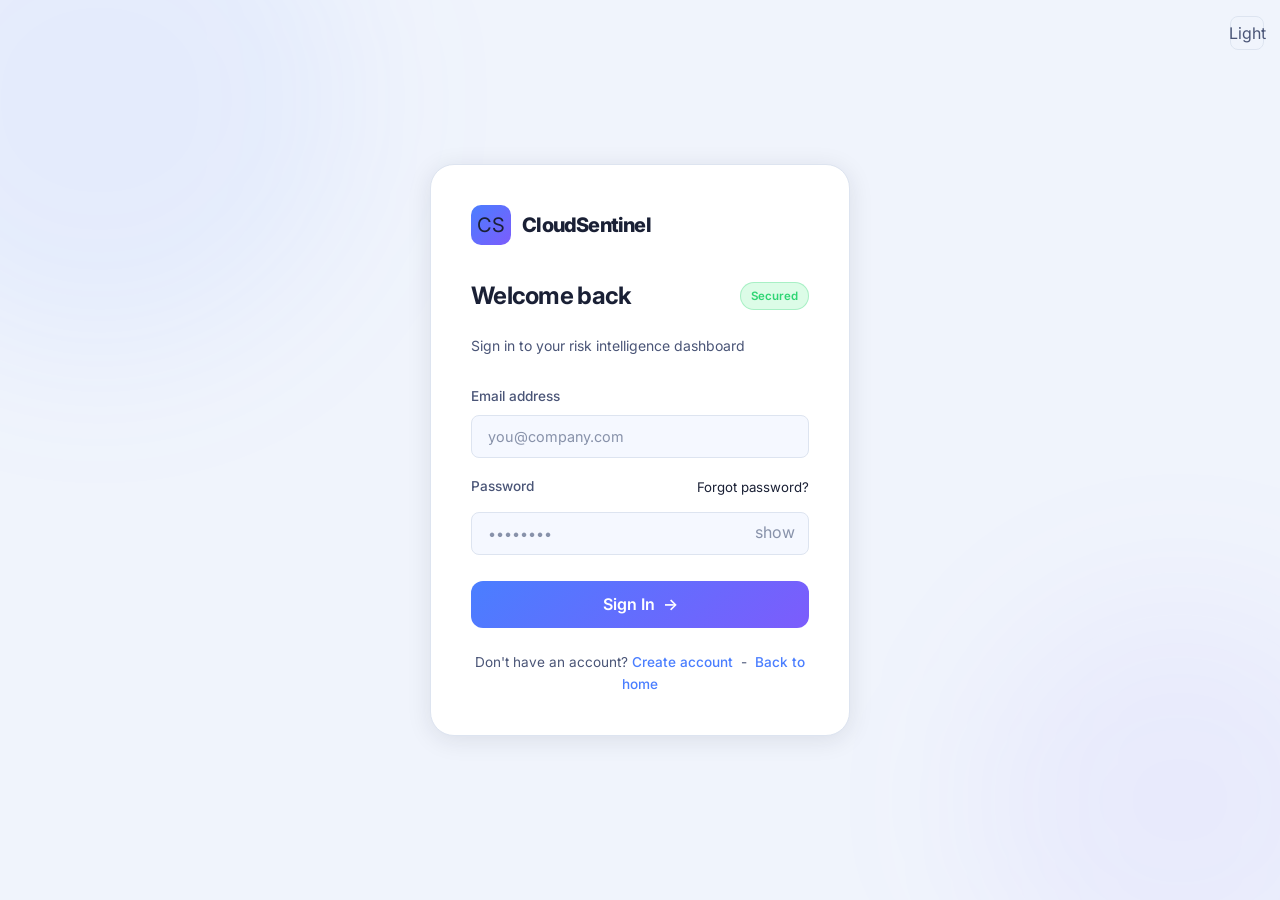
==== commit f0af0410: "security: add Cognito JWT authorizer to all 7 API Gateway endpoints; remove all emojis from frontend" ====
--- a/modules/frontend/index.html
+++ b/modules/frontend/index.html
@@ -4,7 +4,7 @@
   <meta charset="UTF-8">
   <meta name="viewport" content="width=device-width, initial-scale=1.0">
   <meta name="description" content="Secure sign-in to CloudSentinel AI risk intelligence platform">
-  <title>Sign In — CloudSentinel</title>
+  <title>Sign In -- CloudSentinel</title>
   <link rel="preconnect" href="https://fonts.googleapis.com">
   <link href="https://fonts.googleapis.com/css2?family=Inter:wght@300;400;500;600;700;800&display=swap" rel="stylesheet">
   <link rel="stylesheet" href="css/styles.css">
@@ -81,22 +81,22 @@
 
         <button type="submit" class="btn btn-gradient btn-lg w-full auth-submit" id="login-btn">
           <span id="btn-text">Sign In</span>
-          <span id="btn-icon">&#8594;</span>
+          <span id="btn-icon">-></span>
         </button>
       </form>
 
       <p class="auth-footer">
         Don't have an account? <a href="signup.html" class="auth-link">Create account</a>
-        &nbsp;·&nbsp; <a href="landing.html" class="auth-link">Back to home</a>
+        &nbsp;-&nbsp; <a href="landing.html" class="auth-link">Back to home</a>
       </p>
     </div>
 
-    <!-- ── Step 2: Forgot Password — enter email ── -->
+    <!-- ── Step 2: Forgot Password -- enter email ── -->
     <div id="forgot-step" style="display:none">
       <div style="text-align:center;margin-bottom:1.5rem">
-        <div style="font-size:2.5rem;margin-bottom:.5rem">&#128273;</div>
+        <div style="font-size:2.5rem;margin-bottom:.5rem">[KEY]</div>
         <h2 class="auth-heading" style="margin-bottom:.5rem">Reset password</h2>
-        <p class="auth-sub">Enter your account email — we'll send a verification code</p>
+        <p class="auth-sub">Enter your account email -- we'll send a verification code</p>
       </div>
       <div class="auth-error" id="forgot-error"></div>
       <form class="auth-form" id="forgot-form" novalidate>
@@ -107,18 +107,18 @@
         </div>
         <button type="submit" class="btn btn-gradient btn-lg w-full auth-submit" id="forgot-btn">
           <span id="forgot-btn-text">Send Reset Code</span>
-          <span>&#8594;</span>
+          <span>-></span>
         </button>
       </form>
       <p class="auth-footer">
-        <a href="#" class="auth-link" id="back-to-signin">&#8592; Back to Sign In</a>
+        <a href="#" class="auth-link" id="back-to-signin"><- Back to Sign In</a>
       </p>
     </div>
 
     <!-- ── Step 3: Enter code + new password ── -->
     <div id="reset-step" style="display:none">
       <div style="text-align:center;margin-bottom:1.5rem">
-        <div style="font-size:2.5rem;margin-bottom:.5rem">&#9993;</div>
+        <div style="font-size:2.5rem;margin-bottom:.5rem">[MAIL]</div>
         <h2 class="auth-heading" style="margin-bottom:.5rem">Check your email</h2>
         <p class="auth-sub">Enter the 6-digit code sent to <strong id="reset-email-display"></strong></p>
       </div>
@@ -145,11 +145,11 @@
         </div>
         <button type="submit" class="btn btn-gradient btn-lg w-full auth-submit" id="reset-btn">
           <span id="reset-btn-text">Set New Password</span>
-          <span>&#8594;</span>
+          <span>-></span>
         </button>
       </form>
       <p class="auth-footer">
-        <a href="#" class="auth-link" id="back-to-forgot">&#8592; Try a different email</a>
+        <a href="#" class="auth-link" id="back-to-forgot"><- Try a different email</a>
       </p>
     </div>
 
@@ -277,7 +277,7 @@
     } catch (err) {
       const d = recordFail(email);
       btnText.textContent = 'Sign In';
-      btnIcon.innerHTML   = '&#8594;';
+      btnIcon.innerHTML   = '->';
       btn.disabled = false;
       if (d.lockedUntil > Date.now()) {
         startLockoutCountdown(d.lockedUntil);
@@ -372,7 +372,7 @@
   /* ── Show password reset success ── */
   if (new URLSearchParams(location.search).get('reset') === '1') {
     const errEl = document.getElementById('auth-error');
-    errEl.textContent = '✓ Password reset successfully. Please sign in with your new password.';
+    errEl.textContent = 'OK Password reset successfully. Please sign in with your new password.';
     errEl.classList.add('show');
     errEl.style.background = 'rgba(0,200,100,0.1)';
     errEl.style.color = 'var(--low)';
--- a/modules/frontend/css/styles.css
+++ b/modules/frontend/css/styles.css
@@ -1,5 +1,5 @@
 /* ============================================================
-   CloudSentinel — Design System v2  (Light + Dark)
+   CloudSentinel -- Design System v2  (Light + Dark)
    ============================================================ */
 
 @import url('https://fonts.googleapis.com/css2?family=Inter:wght@300;400;500;600;700;800&display=swap');
@@ -76,7 +76,7 @@
   box-sizing: border-box; margin: 0; padding: 0;
   transition: background-color .25s ease, border-color .25s ease, color .2s ease;
 }
-/* Exceptions — don't animate transforms and layout */
+/* Exceptions -- don't animate transforms and layout */
 .module-card, .risk-card, .toast, .modal, #chatbot-panel,
 button, a, .btn, .filter-tab { transition: none; }
 
@@ -598,7 +598,7 @@
 .wizard-step-label { font-size: .72rem; color: var(--text-3); font-weight: 500; text-align: center; }
 .wizard-step.active .wizard-step-label { color: var(--blue); }
 .wizard-step.done  .wizard-step-label { color: var(--low);  }
-/* ─── Chatbot — Premium Glass-Morphism Design ─────────────── */
+/* ─── Chatbot -- Premium Glass-Morphism Design ─────────────── */
 @keyframes fabPulse {
   0%,100% { box-shadow: 0 4px 20px rgba(74,126,255,.4), 0 0 0 0 rgba(74,126,255,.3); }
   50%      { box-shadow: 0 6px 30px rgba(74,126,255,.55), 0 0 0 10px rgba(74,126,255,0); }
